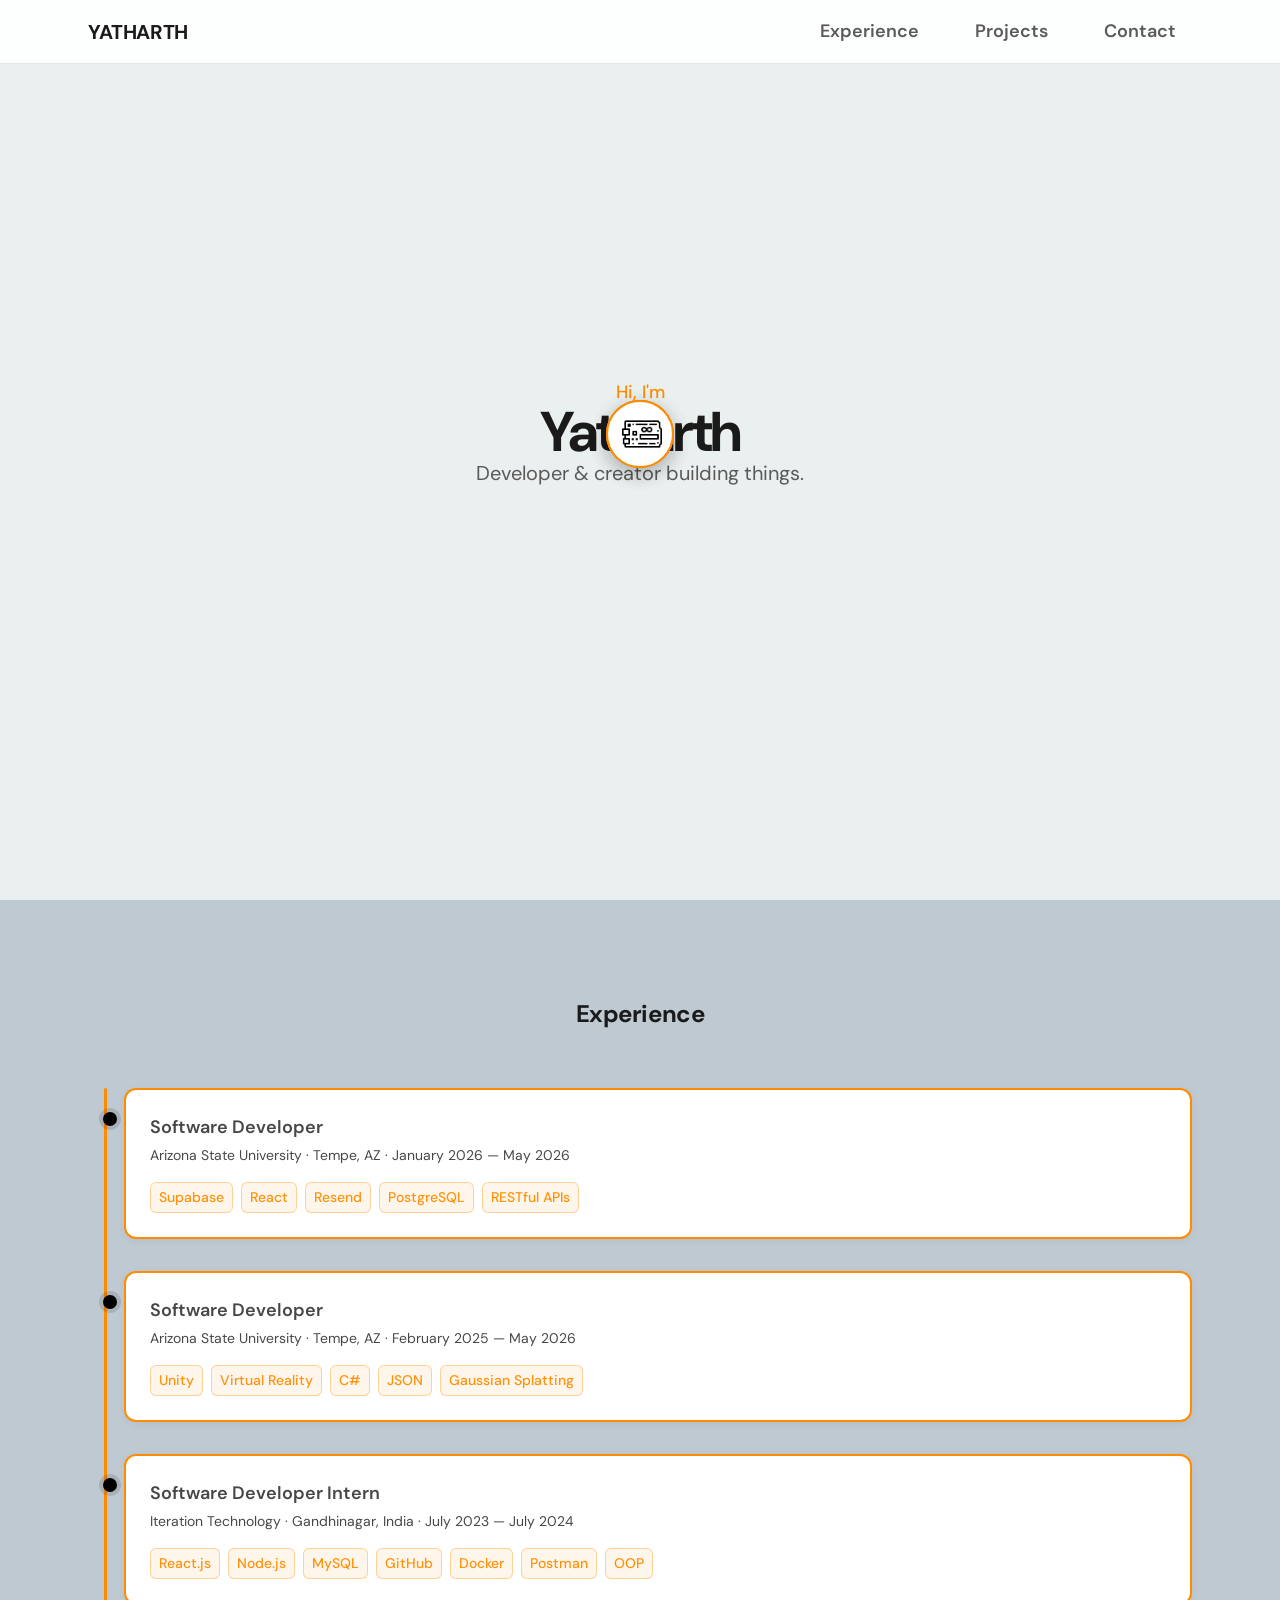
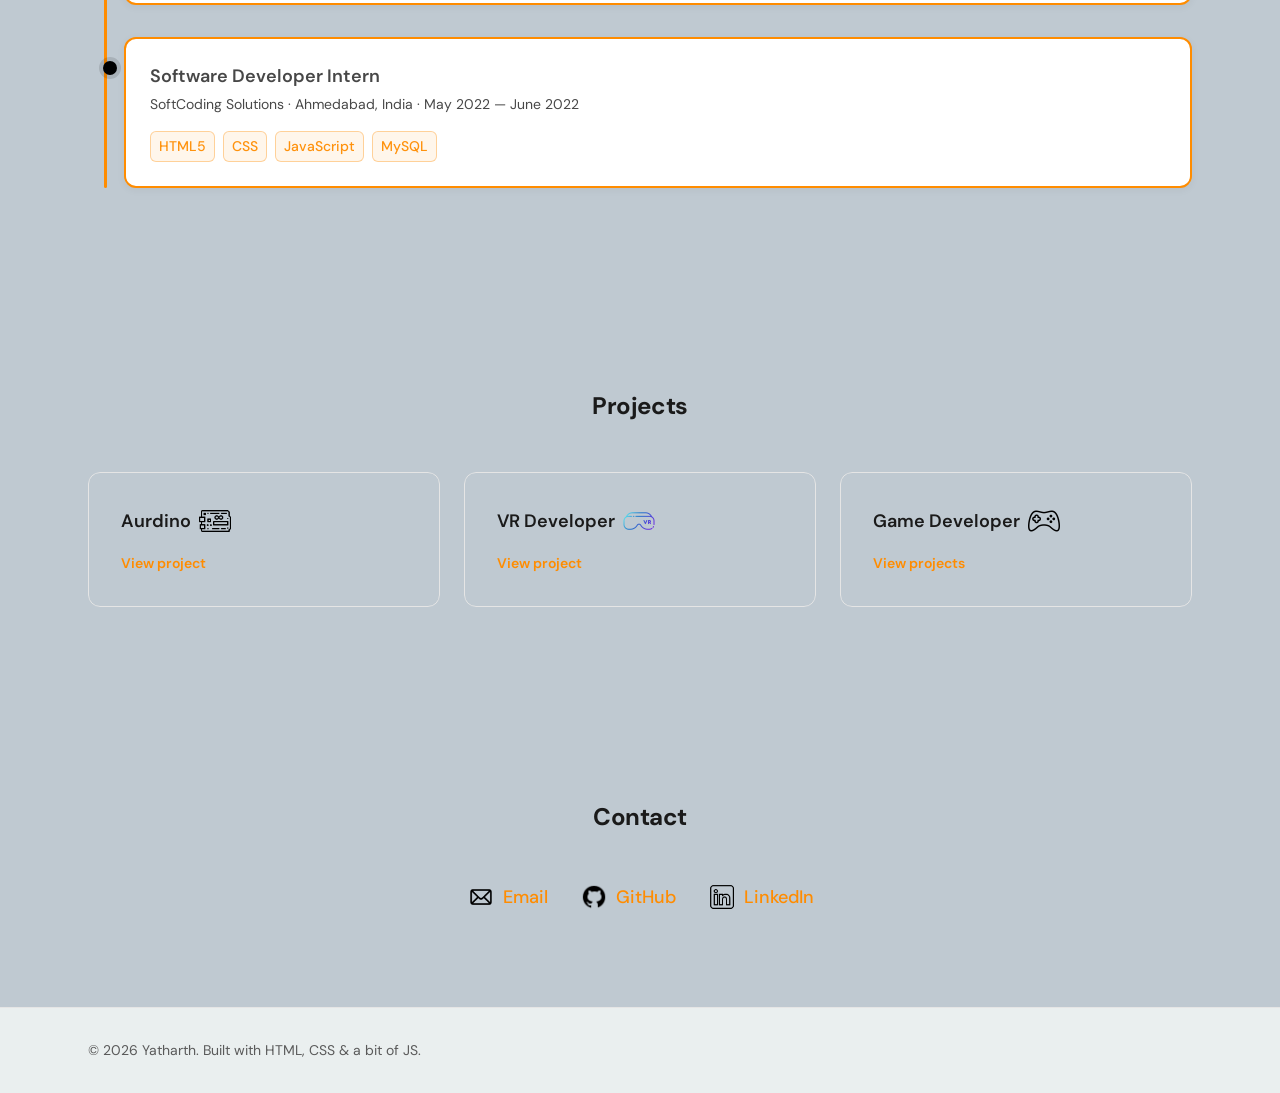
==== index.html @ 207f5c22 "Chnages in file" ====
<!DOCTYPE html>
<html lang="en">
<head>
  <meta charset="UTF-8">
  <meta name="viewport" content="width=device-width, initial-scale=1.0">
  <meta name="description" content="Yatharth's portfolio — developer and creator.">
  <meta name="theme-color" content="#ffffff">
  <title>Yatharth | Portfolio</title>
  <link rel="stylesheet" href="css/styles.css">
  <link rel="stylesheet" href="css/animations.css">
  <link rel="preconnect" href="https://fonts.googleapis.com">
  <link rel="preconnect" href="https://fonts.gstatic.com" crossorigin>
  <link href="https://fonts.googleapis.com/css2?family=DM+Sans:ital,opsz,wght@0,9..40,400;0,9..40,500;0,9..40,600;0,9..40,700;1,9..40,400&family=JetBrains+Mono:wght@400;500&display=swap" rel="stylesheet">
</head>
<body>
  <a href="#hero" class="skip-link">Skip to main content</a>
  <header class="header">
    <nav class="nav container" aria-label="Main navigation">
      <a href="#" class="nav__logo">YATHARTH</a>
      <button type="button" class="nav__toggle" aria-label="Toggle menu" aria-expanded="false">
        <span class="nav__toggle-bar"></span>
        <span class="nav__toggle-bar"></span>
        <span class="nav__toggle-bar"></span>
      </button>
      <ul class="nav__menu">
        <li><a href="#experience" class="nav__link">Experience</a></li>
        <li><a href="#projects" class="nav__link">Projects</a></li>
        <li><a href="#contact" class="nav__link">Contact</a></li>
      </ul>
    </nav>
  </header>

  <main>
    <section id="hero" class="hero">
      <div class="hero__content container">
        <div class="hero__name-orbit">
          <div class="hero__float-orbit hero__float-orbit--vr">
            <a href="#project-vr-developer" class="hero__float-btn" aria-label="Go to VR Developer project">
              <span class="hero__float-btn__icon">
                <img src="images/icons/vr.png" alt="" width="40" height="40" aria-hidden="true">
              </span>
              <span class="hero__float-btn__label">VR Developer</span>
            </a>
          </div>
          <div class="hero__float-orbit hero__float-orbit--game">
            <a href="#project-game-developer" class="hero__float-btn" aria-label="Go to Game Developer project">
              <span class="hero__float-btn__icon">
                <img src="images/icons/console.png" alt="" width="40" height="40" aria-hidden="true">
              </span>
              <span class="hero__float-btn__label">Game Developer</span>
            </a>
          </div>
          <div class="hero__float-orbit hero__float-orbit--arduino">
            <a href="#project-arduino" class="hero__float-btn" aria-label="Go to Aurdino project">
              <span class="hero__float-btn__icon">
                <img src="images/icons/arduino.png" alt="" width="40" height="40" aria-hidden="true">
              </span>
              <span class="hero__float-btn__label">Aurdino</span>
            </a>
          </div>
          <div class="hero__name-block">
            <p class="hero__greeting animate-on-load">Hi, I'm</p>
            <h1 class="hero__name animate-on-load animate-on-load--delay-1">Yatharth</h1>
            <p class="hero__tagline animate-on-load animate-on-load--delay-2">Developer &amp; creator building things.</p>
          </div>
        </div>
      </div>
    </section>

    <section id="experience" class="section section--experience">
      <div class="container">
        <h2 class="section__title reveal">Experience</h2>
        <div class="experience__list">
          <article class="experience-item experience-item--black reveal">
            <h3 class="experience-item__role">Software Developer</h3>
            <p class="experience-item__meta">Arizona State University · Tempe, AZ · January 2026 — May 2026</p>
            <ul class="experience-item__skills" aria-label="Skills used">
              <li><span class="experience-item__skill">Supabase</span></li>
              <li><span class="experience-item__skill">React</span></li>
              <li><span class="experience-item__skill">Resend</span></li>
              <li><span class="experience-item__skill">PostgreSQL</span></li>
              <li><span class="experience-item__skill">RESTful APIs</span></li>
            </ul>
          </article>
          <article class="experience-item experience-item--black reveal">
            <h3 class="experience-item__role">Software Developer</h3>
            <p class="experience-item__meta">Arizona State University · Tempe, AZ · February 2025 — May 2026</p>
            <ul class="experience-item__skills" aria-label="Skills used">
              <li><span class="experience-item__skill">Unity</span></li>
              <li><span class="experience-item__skill">Virtual Reality</span></li>
              <li><span class="experience-item__skill">C#</span></li>
              <li><span class="experience-item__skill">JSON</span></li>
              <li><span class="experience-item__skill">Gaussian Splatting</span></li>
            </ul>
          </article>
          <article class="experience-item experience-item--black reveal">
            <h3 class="experience-item__role">Software Developer Intern</h3>
            <p class="experience-item__meta">Iteration Technology · Gandhinagar, India · July 2023 — July 2024</p>
            <ul class="experience-item__skills" aria-label="Skills used">
              <li><span class="experience-item__skill">React.js</span></li>
              <li><span class="experience-item__skill">Node.js</span></li>
              <li><span class="experience-item__skill">MySQL</span></li>
              <li><span class="experience-item__skill">GitHub</span></li>
              <li><span class="experience-item__skill">Docker</span></li>
              <li><span class="experience-item__skill">Postman</span></li>
              <li><span class="experience-item__skill">OOP</span></li>
            </ul>
          </article>
          <article class="experience-item experience-item--black reveal">
            <h3 class="experience-item__role">Software Developer Intern</h3>
            <p class="experience-item__meta">SoftCoding Solutions · Ahmedabad, India · May 2022 — June 2022</p>
            <ul class="experience-item__skills" aria-label="Skills used">
              <li><span class="experience-item__skill">HTML5</span></li>
              <li><span class="experience-item__skill">CSS</span></li>
              <li><span class="experience-item__skill">JavaScript</span></li>
              <li><span class="experience-item__skill">MySQL</span></li>
            </ul>
          </article>
        </div>
      </div>
    </section>

    <section id="projects" class="section section--projects">
      <div class="container">
        <h2 class="section__title reveal">Projects</h2>
        <div class="projects__grid">
          <a href="projects/project-one.html" id="project-arduino" class="project-card reveal">
            <div class="project-card__inner">
              <h3 class="project-card__title">
                Aurdino
                <img src="images/icons/arduino.png" alt="" class="project-card__icon" width="32" height="32" aria-hidden="true">
              </h3>
              <span class="project-card__cta">View project</span>
            </div>
          </a>
          <a href="projects/project-two.html" id="project-vr-developer" class="project-card reveal">
            <div class="project-card__inner">
              <h3 class="project-card__title">
                VR Developer
                <img src="images/icons/vr.png" alt="" class="project-card__icon" width="32" height="32" aria-hidden="true">
              </h3>
              <span class="project-card__cta">View project</span>
            </div>
          </a>
          <a href="projects/project-three.html" id="project-game-developer" class="project-card reveal">
            <div class="project-card__inner">
              <h3 class="project-card__title">
                Game Developer
                <img src="images/icons/console.png" alt="" class="project-card__icon" width="32" height="32" aria-hidden="true">
              </h3>
              <span class="project-card__cta">View projects</span>
            </div>
          </a>
        </div>
      </div>
    </section>

    <section id="contact" class="section section--contact">
      <div class="container">
        <h2 class="section__title reveal">Contact</h2>
        <div class="contact__links reveal">
          <a href="mailto:hello@example.com" class="contact__link">
            <img src="images/icons/email.png" alt="" class="contact__icon" width="28" height="28" aria-hidden="true">
            Email
          </a>
          <a href="https://github.com" target="_blank" rel="noopener noreferrer" class="contact__link">
            <img src="images/icons/github.png" alt="" class="contact__icon" width="28" height="28" aria-hidden="true">
            GitHub
          </a>
          <a href="https://linkedin.com" target="_blank" rel="noopener noreferrer" class="contact__link">
            <img src="images/icons/linkedin.png" alt="" class="contact__icon" width="28" height="28" aria-hidden="true">
            LinkedIn
          </a>
        </div>
      </div>
    </section>
  </main>

  <footer class="footer">
    <div class="container">
      <p class="footer__text">&copy; <span id="year"></span> Yatharth. Built with HTML, CSS &amp; a bit of JS.</p>
    </div>
  </footer>

  <script src="js/script.js"></script>
</body>
</html>
---- css/styles.css ----
/* ============================================
   Design system & base
   ============================================ */
:root {
  /* Colors */
  --color-bg: #EAEFEF;
  --color-bg-elevated: #BFC9D1;
  --color-surface: #BFC9D1;
  --color-text: #1a1a1a;
  --color-text-muted: #5a5a5a;
  --color-accent: #FF8C00;
  --color-accent-hover: #5478FF;
  --color-border: #e5e5e5;

  /* Typography */
  --font-sans: "DM Sans", system-ui, sans-serif;
  --font-mono: "JetBrains Mono", monospace;
  --text-base: 1rem;
  --text-sm: 0.875rem;
  --text-lg: 1.125rem;
  --text-xl: 1.25rem;
  --text-2xl: 1.5rem;
  --text-3xl: 2rem;
  --text-4xl: 2.5rem;
  --text-5xl: 3.5rem;
  --line-tight: 1.25;
  --line-normal: 1.5;
  --line-relaxed: 1.65;

  /* Spacing */
  --space-xs: 0.25rem;
  --space-sm: 0.5rem;
  --space-md: 1rem;
  --space-lg: 1.5rem;
  --space-xl: 2rem;
  --space-2xl: 3rem;
  --space-3xl: 4rem;
  --space-4xl: 6rem;

  /* Layout */
  --container-max: 72rem;
  --container-padding: var(--space-lg);
  --header-height: 4rem;

  /* Transitions & animation */
  --ease-out: cubic-bezier(0.22, 1, 0.36, 1);
  --ease-in-out: cubic-bezier(0.65, 0, 0.35, 1);
  --duration-fast: 0.2s;
  --duration-normal: 0.35s;
  --duration-slow: 0.5s;
}

@media (prefers-reduced-motion: reduce) {
  :root {
    --duration-fast: 0.01ms;
    --duration-normal: 0.01ms;
    --duration-slow: 0.01ms;
  }
}

*,
*::before,
*::after {
  box-sizing: border-box;
}

html {
  scroll-behavior: smooth;
}

@media (prefers-reduced-motion: reduce) {
  html {
    scroll-behavior: auto;
  }
}

body {
  margin: 0;
  font-family: var(--font-sans);
  font-size: var(--text-base);
  line-height: var(--line-normal);
  color: var(--color-text);
  background-color: var(--color-bg);
  -webkit-font-smoothing: antialiased;
}

img {
  max-width: 100%;
  height: auto;
  display: block;
}

a {
  color: var(--color-accent);
  text-decoration: none;
  transition: color var(--duration-fast) var(--ease-out);
}

a:hover {
  color: var(--color-accent-hover);
}

a:focus-visible {
  outline: 2px solid var(--color-accent);
  outline-offset: 2px;
}

/* Skip link (accessibility) */
.skip-link {
  position: absolute;
  top: -100%;
  left: var(--space-md);
  z-index: 200;
  padding: var(--space-md) var(--space-lg);
  background: var(--color-accent);
  color: #fff;
  font-weight: 600;
  border-radius: 8px;
  transition: top var(--duration-fast);
}

.skip-link:focus {
  top: var(--space-md);
}

/* Container */
.container {
  width: 100%;
  max-width: var(--container-max);
  margin-inline: auto;
  padding-inline: var(--container-padding);
}

/* ============================================
   Header & navigation
   ============================================ */
.header {
  position: fixed;
  top: 0;
  left: 0;
  right: 0;
  z-index: 100;
  height: var(--header-height);
  background: rgba(255, 255, 255, 0.9);
  backdrop-filter: blur(12px);
  border-bottom: 1px solid var(--color-border);
  transition: background var(--duration-normal) var(--ease-out),
              border-color var(--duration-normal) var(--ease-out);
}

.nav {
  display: flex;
  align-items: center;
  justify-content: space-between;
  height: 100%;
}

.nav__logo {
  font-weight: 700;
  font-size: var(--text-xl);
  color: var(--color-text);
  letter-spacing: -0.02em;
}

.nav__logo:hover {
  color: var(--color-accent);
}

.nav__menu {
  display: none;
  list-style: none;
  margin: 0;
  padding: 0;
  gap: var(--space-lg);
}

@media (min-width: 768px) {
  .nav__menu {
    display: flex;
  }
}

.nav__link {
  display: inline-flex;
  align-items: center;
  justify-content: center;
  color: var(--color-text-muted);
  font-size: var(--text-lg);
  font-weight: 600;
  padding: 0.4rem 1rem;
  border-radius: 999px;
  background: transparent;
  transition: background-color var(--duration-normal) var(--ease-out),
              color var(--duration-normal) var(--ease-out),
              transform var(--duration-normal) var(--ease-out);
}

.nav__link:hover {
  background-color: var(--color-accent-hover);
  color: #ffffff;
  transform: translateY(-1px);
}

.nav__link:focus-visible {
  outline: 2px solid var(--color-accent-hover);
  outline-offset: 2px;
}

/* Mobile menu toggle */
.nav__toggle {
  display: flex;
  flex-direction: column;
  justify-content: center;
  gap: 5px;
  width: 2rem;
  height: 2rem;
  padding: 0;
  background: none;
  border: none;
  cursor: pointer;
  color: var(--color-text);
  transition: color var(--duration-fast);
}

.nav__toggle:hover {
  color: var(--color-accent);
}

.nav__toggle:focus-visible {
  outline: 2px solid var(--color-accent);
  outline-offset: 2px;
}

@media (min-width: 768px) {
  .nav__toggle {
    display: none;
  }
}

.nav__toggle-bar {
  display: block;
  width: 100%;
  height: 2px;
  background: currentColor;
  border-radius: 1px;
  transition: transform var(--duration-normal) var(--ease-out),
              opacity var(--duration-normal) var(--ease-out);
}

.header.is-menu-open .nav__toggle-bar:nth-child(1) {
  transform: translateY(7px) rotate(45deg);
}

.header.is-menu-open .nav__toggle-bar:nth-child(2) {
  opacity: 0;
}

.header.is-menu-open .nav__toggle-bar:nth-child(3) {
  transform: translateY(-7px) rotate(-45deg);
}

/* Mobile menu open state */
@media (max-width: 767px) {
  .header.is-menu-open .nav__menu {
    display: flex;
    position: fixed;
    top: var(--header-height);
    left: 0;
    right: 0;
    bottom: 0;
    flex-direction: column;
    align-items: center;
    justify-content: center;
    gap: var(--space-xl);
    background: var(--color-bg);
    padding: var(--space-2xl);
  }

  .nav__menu {
    opacity: 0;
    pointer-events: none;
    transition: opacity var(--duration-normal) var(--ease-out);
  }

  .header.is-menu-open .nav__menu {
    opacity: 1;
    pointer-events: auto;
  }

  .nav__link {
    font-size: var(--text-lg);
  }
}

/* ============================================
   Hero
   ============================================ */
.hero {
  min-height: 100vh;
  display: flex;
  align-items: center;
  justify-content: center;
  padding-top: var(--header-height);
  padding-bottom: var(--space-4xl);
  overflow: visible;
}

.hero__content {
  max-width: 42rem;
  text-align: center;
  display: flex;
  flex-direction: column;
  align-items: center;
  gap: 0;
  overflow: visible;
}

.hero__name-orbit {
  position: relative;
  display: inline-flex;
  align-items: center;
  justify-content: center;
  min-width: min(100%, 34rem);
  margin: 0;
  padding: 2.75rem 5.5rem;
  overflow: visible;
}

.hero__name-block {
  position: relative;
  z-index: 1;
  display: flex;
  flex-direction: column;
  align-items: center;
  gap: 0;
  line-height: 1;
}

.hero__greeting {
  margin: 0;
  font-size: var(--text-lg);
  color: var(--color-accent);
  font-weight: 500;
  line-height: 1.2;
}

@keyframes heroFloatVR {
  0%, 100% { transform: translate(-175px, -60px); }
  25% { transform: translate(165px, -85px); }
  50% { transform: translate(145px, 80px); }
  75% { transform: translate(-135px, 95px); }
}

@keyframes heroFloatGame {
  0%, 100% { transform: translate(170px, 75px); }
  25% { transform: translate(-160px, 90px); }
  50% { transform: translate(-140px, -80px); }
  75% { transform: translate(155px, -75px); }
}

@keyframes heroFloatArduino {
  0%, 100% { transform: translate(0, -115px); }
  25% { transform: translate(-175px, 30px); }
  50% { transform: translate(175px, 30px); }
  75% { transform: translate(0, 105px); }
}

.hero__float-orbit {
  position: absolute;
  top: 50%;
  left: 50%;
  z-index: 2;
  will-change: transform;
}

.hero__float-orbit--vr {
  animation: heroFloatVR 14s ease-in-out infinite;
}

.hero__float-orbit--game {
  animation: heroFloatGame 16s ease-in-out infinite;
}

.hero__float-orbit--arduino {
  animation: heroFloatArduino 18s ease-in-out infinite;
}

.hero__float-orbit:has(.hero__float-btn:hover),
.hero__float-orbit:has(.hero__float-btn:focus-visible) {
  animation-play-state: paused;
  z-index: 10;
  overflow: visible;
}

.hero__float-btn {
  position: relative;
  display: inline-flex;
  align-items: center;
  justify-content: flex-start;
  flex-shrink: 0;
  width: 4.25rem;
  height: 4.25rem;
  margin: -2.125rem 0 0 -2.125rem;
  padding: 0;
  border: 2px solid var(--color-accent);
  border-radius: 999px;
  background: #ffffff;
  box-shadow: 0 6px 20px rgba(0, 0, 0, 0.1);
  cursor: pointer;
  overflow: hidden;
  white-space: nowrap;
  text-decoration: none;
  color: var(--color-accent);
  transition: width var(--duration-normal) var(--ease-out),
              background-color var(--duration-normal) var(--ease-out),
              border-color var(--duration-normal) var(--ease-out),
              box-shadow var(--duration-fast) var(--ease-out);
}

.hero__float-btn img {
  width: 2.5rem;
  height: 2.5rem;
  object-fit: contain;
  pointer-events: none;
}

.hero__float-btn__icon {
  display: flex;
  align-items: center;
  justify-content: center;
  flex-shrink: 0;
  width: 4.25rem;
  height: 4.25rem;
}

.hero__float-btn__label {
  display: block;
  flex-shrink: 0;
  overflow: hidden;
  max-width: 0;
  opacity: 0;
  font-size: var(--text-sm);
  font-weight: 600;
  color: #ffffff;
  padding: 0;
  transition: max-width var(--duration-normal) var(--ease-out),
              opacity var(--duration-fast) var(--ease-out) 0.08s,
              padding var(--duration-normal) var(--ease-out);
}

.hero__float-btn:hover,
.hero__float-btn:focus-visible {
  width: 13.5rem;
  background: var(--color-accent-hover);
  border-color: var(--color-accent-hover);
  box-shadow: 0 10px 28px rgba(84, 120, 255, 0.35);
  color: #ffffff;
}

.hero__float-btn:hover .hero__float-btn__label,
.hero__float-btn:focus-visible .hero__float-btn__label {
  max-width: 9rem;
  opacity: 1;
  padding-right: var(--space-md);
  color: #ffffff;
}

.hero__float-btn:focus-visible {
  outline: 2px solid var(--color-accent-hover);
  outline-offset: 3px;
}

.hero__name {
  margin: 0;
  font-size: clamp(2.5rem, 8vw, var(--text-5xl));
  font-weight: 700;
  letter-spacing: -0.03em;
  line-height: 1;
}

.hero__tagline {
  margin: 0;
  font-size: var(--text-xl);
  color: var(--color-text-muted);
  line-height: 1.3;
}

/* ============================================
   Buttons
   ============================================ */
.btn {
  display: inline-flex;
  align-items: center;
  justify-content: center;
  padding: var(--space-md) var(--space-xl);
  font-family: var(--font-sans);
  font-size: var(--text-base);
  font-weight: 600;
  border: none;
  border-radius: 8px;
  cursor: pointer;
  transition: background-color var(--duration-normal) var(--ease-out),
              color var(--duration-normal) var(--ease-out),
              transform var(--duration-normal) var(--ease-out),
              box-shadow var(--duration-normal) var(--ease-out);
}

.btn:focus-visible {
  outline: 2px solid var(--color-accent);
  outline-offset: 2px;
}

.btn--primary {
  background: var(--color-accent);
  color: #fff;
}

.btn--primary:hover {
  background: var(--color-accent-hover);
  transform: translateY(-2px);
  box-shadow: 0 8px 24px rgba(91, 75, 184, 0.35);
}

/* ============================================
   Sections (shared)
   ============================================ */
.section {
  padding: var(--space-4xl) 0;
  background-color: var(--color-surface);
}


.section__title {
  margin: 0 0 var(--space-2xl);
  font-size: var(--text-2xl);
  font-weight: 700;
  letter-spacing: -0.02em;
  text-align: center;
}

/* About */
.about__content {
  max-width: 36rem;
}

.about__text {
  margin: 0;
  font-size: var(--text-lg);
  color: var(--color-text-muted);
  line-height: var(--line-relaxed);
}

/* ============================================
   Projects grid
   ============================================ */
.projects__grid {
  display: grid;
  gap: var(--space-lg);
  grid-template-columns: 1fr;
}

@media (min-width: 640px) {
  .projects__grid {
    grid-template-columns: repeat(2, 1fr);
  }
}

@media (min-width: 960px) {
  .projects__grid {
    grid-template-columns: repeat(3, 1fr);
  }
}

.project-card {
  display: block;
  border-radius: 12px;
  overflow: hidden;
  color: inherit;
  text-decoration: none;
  cursor: pointer;
  scroll-margin-top: calc(var(--header-height) + var(--space-lg));
}

.project-card.is-highlighted .project-card__inner {
  border-color: var(--color-accent);
  box-shadow: 0 0 0 3px rgba(255, 140, 0, 0.35), 0 12px 40px rgba(0, 0, 0, 0.2);
  transform: scale(1.02);
}

.project-card:hover {
  color: inherit;
}

.project-card__inner {
  padding: var(--space-xl);
  background: var(--color-surface);
  border: 1px solid var(--color-border);
  border-radius: 12px;
  height: 100%;
  display: flex;
  flex-direction: column;
  transition: transform var(--duration-normal) var(--ease-out),
              border-color var(--duration-normal) var(--ease-out),
              box-shadow var(--duration-normal) var(--ease-out);
}

.project-card:hover .project-card__inner {
  transform: translateY(-4px);
  border-color: var(--color-accent);
  box-shadow: 0 12px 40px rgba(0, 0, 0, 0.3);
}

.project-card__title {
  display: flex;
  align-items: center;
  gap: var(--space-sm);
  margin: 0;
  font-size: var(--text-lg);
  font-weight: 600;
  flex-grow: 1;
}

.project-card__icon {
  width: 2rem;
  height: 2rem;
  object-fit: contain;
  flex-shrink: 0;
}

.project-card__desc {
  margin: 0 0 var(--space-md);
  font-size: var(--text-sm);
  color: var(--color-text-muted);
  line-height: var(--line-relaxed);
  flex-grow: 1;
}

.project-card__cta {
  margin-top: var(--space-md);
  font-size: var(--text-sm);
  font-weight: 600;
  color: var(--color-accent);
}

.project-card:hover .project-card__cta {
  color: var(--color-accent);
  text-decoration: underline;
}

/* ============================================
   Project detail pages
   ============================================ */
.project-detail {
  padding: calc(var(--header-height) + var(--space-3xl)) 0 var(--space-4xl);
}

.project-detail__back {
  display: inline-block;
  margin-bottom: var(--space-xl);
  font-size: var(--text-sm);
  font-weight: 500;
}

.project-detail__title {
  display: flex;
  align-items: center;
  flex-wrap: wrap;
  gap: var(--space-md);
  margin: 0 0 var(--space-md);
  font-size: var(--text-4xl);
  line-height: var(--line-tight);
}

.project-detail__icon {
  width: 2.5rem;
  height: 2.5rem;
  object-fit: contain;
  flex-shrink: 0;
}

.project-detail__lead {
  margin: 0 0 var(--space-2xl);
  font-size: var(--text-lg);
  color: var(--color-text-muted);
  line-height: var(--line-relaxed);
  max-width: 40rem;
}

.project-detail__block {
  margin-bottom: var(--space-2xl);
  padding: var(--space-xl);
  background: var(--color-surface);
  border: 1px solid var(--color-border);
  border-radius: 12px;
}

.project-detail__heading {
  margin: 0 0 var(--space-md);
  font-size: var(--text-xl);
  color: var(--color-accent);
}

.project-detail__text {
  margin: 0;
  line-height: var(--line-relaxed);
  color: var(--color-text-muted);
}

.project-detail__tags {
  display: flex;
  flex-wrap: wrap;
  gap: var(--space-sm);
  margin: 0;
  padding: 0;
  list-style: none;
}

.project-detail__links {
  display: flex;
  flex-wrap: wrap;
  gap: var(--space-md);
}

.project-detail__tags--page {
  margin-bottom: var(--space-2xl);
}

.project-detail__sub-title {
  margin: 0 0 var(--space-xs);
  font-size: var(--text-2xl);
  line-height: var(--line-tight);
}

.project-detail__sub-title--page {
  margin: 0 0 var(--space-md);
  font-weight: 500;
  color: var(--color-text-muted);
}

.project-detail__text + .project-detail__text {
  margin-top: var(--space-md);
}

.project-detail__meta {
  margin: 0 0 var(--space-md);
  font-size: var(--text-sm);
  font-weight: 500;
  color: var(--color-text-muted);
}

.project-detail__list {
  margin: 0 0 var(--space-lg);
  padding-left: 1.25rem;
  line-height: var(--line-relaxed);
  color: var(--color-text-muted);
}

.project-detail__list li + li {
  margin-top: var(--space-sm);
}

.project-detail__sub + .project-detail__sub {
  margin-top: var(--space-lg);
}

/* ============================================
   Experience
   ============================================ */
.experience__list {
  position: relative;
  display: flex;
  flex-direction: column;
  gap: var(--space-xl);
  padding: var(--space-sm) 0 var(--space-sm) 2.25rem;
}

.experience__list::before {
  content: "";
  position: absolute;
  top: 0.5rem;
  bottom: 0.5rem;
  left: 1rem;
  width: 3px;
  background: var(--color-accent);
  border-radius: 999px;
}

.experience-item {
  position: relative;
  padding: var(--space-lg);
  border-radius: 12px;
  background: #ffffff;
  border: 2px solid var(--color-accent);
  transform-origin: center left;
  box-shadow: 0 2px 8px rgba(0, 0, 0, 0.05);
  outline: none;
}

/* Subtle grow on hover — colors stay the same (no blue) */
.experience-item.reveal.is-visible {
  transition: opacity var(--duration-slow) var(--ease-out),
              transform var(--duration-fast) var(--ease-out),
              box-shadow var(--duration-fast) var(--ease-out);
}

.experience-item.reveal.is-visible:hover,
.experience-item.reveal.is-visible:focus-visible {
  transform: translateY(0) scale(1.02);
  background: #ffffff;
  border-color: var(--color-accent);
  box-shadow: 0 8px 20px rgba(0, 0, 0, 0.08);
  z-index: 1;
}

.experience-item:focus-visible {
  outline: 2px solid var(--color-accent);
  outline-offset: 4px;
}

.experience-item::before {
  content: "";
  position: absolute;
  left: -1.42rem;
  top: 1.35rem;
  width: 14px;
  height: 14px;
  border-radius: 999px;
  background: var(--color-accent);
  box-shadow: 0 0 0 4px rgba(255, 140, 0, 0.18);
}

.experience-item.reveal {
  transition-delay: 0s;
}

.experience-item.reveal.is-visible:nth-child(2) { transition-delay: 0.08s; }
.experience-item.reveal.is-visible:nth-child(3) { transition-delay: 0.16s; }
.experience-item.reveal.is-visible:nth-child(4) { transition-delay: 0.24s; }

.experience-item__role {
  margin: 0 0 var(--space-xs);
  font-size: var(--text-lg);
  font-weight: 600;
  color: var(--color-accent);
}

.experience-item__meta {
  margin: 0 0 var(--space-md);
  font-size: var(--text-sm);
  color: rgba(255, 140, 0, 0.85);
}

.experience-item__skills {
  display: flex;
  flex-wrap: wrap;
  gap: var(--space-sm);
  margin: 0;
  padding: 0;
  list-style: none;
}

.experience-item__skill {
  display: inline-block;
  padding: var(--space-xs) var(--space-sm);
  font-size: var(--text-sm);
  font-weight: 500;
  color: rgba(255, 140, 0, 0.95);
  background: rgba(255, 140, 0, 0.08);
  border: 1px solid rgba(255, 140, 0, 0.35);
  border-radius: 6px;
}

.experience-item--black {
  border-color: var(--color-accent);
}

.experience-item--black.reveal.is-visible:hover,
.experience-item--black.reveal.is-visible:focus-visible {
  border-color: var(--color-accent);
}

.experience-item--black:focus-visible {
  outline-color: #000000;
}

.experience-item--black::before {
  background: #000000;
  box-shadow: 0 0 0 4px rgba(0, 0, 0, 0.12);
}

.experience-item--black .experience-item__role,
.experience-item--black .experience-item__meta {
  color: rgba(0, 0, 0, 0.72);
}

.experience-item--black .experience-item__skill {
  color: rgba(255, 140, 0, 0.95);
  background: rgba(255, 140, 0, 0.08);
  border-color: rgba(255, 140, 0, 0.35);
}

@media (prefers-reduced-motion: reduce) {
  .experience-item.reveal.is-visible:hover,
  .experience-item.reveal.is-visible:focus-visible {
    transform: translateY(0);
  }
}

/* ============================================
   Skills
   ============================================ */
.skills__list {
  display: flex;
  flex-wrap: wrap;
  gap: var(--space-md);
}

.skill-tag {
  display: inline-block;
  padding: var(--space-sm) var(--space-md);
  font-size: var(--text-sm);
  font-weight: 500;
  background: var(--color-surface);
  border: 1px solid var(--color-border);
  border-radius: 8px;
  color: var(--color-text-muted);
  transition: border-color var(--duration-normal) var(--ease-out),
              color var(--duration-normal) var(--ease-out),
              transform var(--duration-normal) var(--ease-out);
}

.skill-tag:hover {
  border-color: var(--color-accent);
  color: var(--color-text);
  transform: scale(1.05);
}

/* ============================================
   Contact
   ============================================ */
.contact__text {
  margin: 0 0 var(--space-xl);
  font-size: var(--text-lg);
  color: var(--color-text-muted);
  max-width: 32rem;
}

.contact__links {
  display: flex;
  flex-wrap: wrap;
  justify-content: center;
  align-items: center;
  gap: var(--space-xl);
}

.contact__link {
  display: inline-flex;
  align-items: center;
  gap: var(--space-sm);
  font-size: var(--text-lg);
  font-weight: 500;
  position: relative;
}

.contact__icon {
  width: 1.75rem;
  height: 1.75rem;
  object-fit: contain;
  flex-shrink: 0;
}

.contact__link::after {
  content: "";
  position: absolute;
  left: 0;
  bottom: -2px;
  width: 100%;
  height: 2px;
  background: var(--color-accent);
  transform: scaleX(0);
  transform-origin: right;
  transition: transform var(--duration-normal) var(--ease-out);
}

.contact__link:hover::after {
  transform: scaleX(1);
  transform-origin: left;
}

/* ============================================
   Footer
   ============================================ */
.footer {
  padding: var(--space-xl) 0;
  border-top: 1px solid var(--color-border);
}

.footer__text {
  margin: 0;
  font-size: var(--text-sm);
  color: var(--color-text-muted);
}
---- css/animations.css ----
/* ============================================
   Animation keyframes & classes
   ============================================ */

/* Hero entrance (page load) */
@keyframes fadeSlideUp {
  from {
    opacity: 0;
    transform: translateY(24px);
  }
  to {
    opacity: 1;
    transform: translateY(0);
  }
}

.animate-on-load {
  opacity: 0;
  animation: fadeSlideUp var(--duration-slow) var(--ease-out) forwards;
}

.animate-on-load--delay-1 {
  animation-delay: 0.1s;
}

.animate-on-load--delay-2 {
  animation-delay: 0.2s;
}

.animate-on-load--delay-3 {
  animation-delay: 0.35s;
}

/* Scroll reveal (triggered by JS .is-visible) */
.reveal {
  opacity: 0;
  transform: translateY(28px);
  transition: opacity var(--duration-slow) var(--ease-out),
              transform var(--duration-slow) var(--ease-out);
}

.reveal.is-visible {
  opacity: 1;
  transform: translateY(0);
}

/* Stagger children (e.g. project cards) */
.reveal-stagger > * {
  opacity: 0;
  transform: translateY(24px);
  transition: opacity var(--duration-slow) var(--ease-out),
              transform var(--duration-slow) var(--ease-out);
}

.reveal-stagger.is-visible > *:nth-child(1) { transition-delay: 0s; }
.reveal-stagger.is-visible > *:nth-child(2) { transition-delay: 0.08s; }
.reveal-stagger.is-visible > *:nth-child(3) { transition-delay: 0.16s; }
.reveal-stagger.is-visible > *:nth-child(4) { transition-delay: 0.24s; }
.reveal-stagger.is-visible > *:nth-child(5) { transition-delay: 0.32s; }
.reveal-stagger.is-visible > *:nth-child(6) { transition-delay: 0.4s; }

.reveal-stagger.is-visible > * {
  opacity: 1;
  transform: translateY(0);
}

/* Respect reduced motion */
@media (prefers-reduced-motion: reduce) {
  .hero__float-orbit--vr {
    animation-duration: 28s;
  }

  .hero__float-orbit--game {
    animation-duration: 32s;
  }

  .hero__float-orbit--arduino {
    animation-duration: 36s;
  }

  .animate-on-load,
  .reveal,
  .reveal-stagger > * {
    opacity: 1;
    transform: none;
    animation: none;
    transition: none;
  }
}
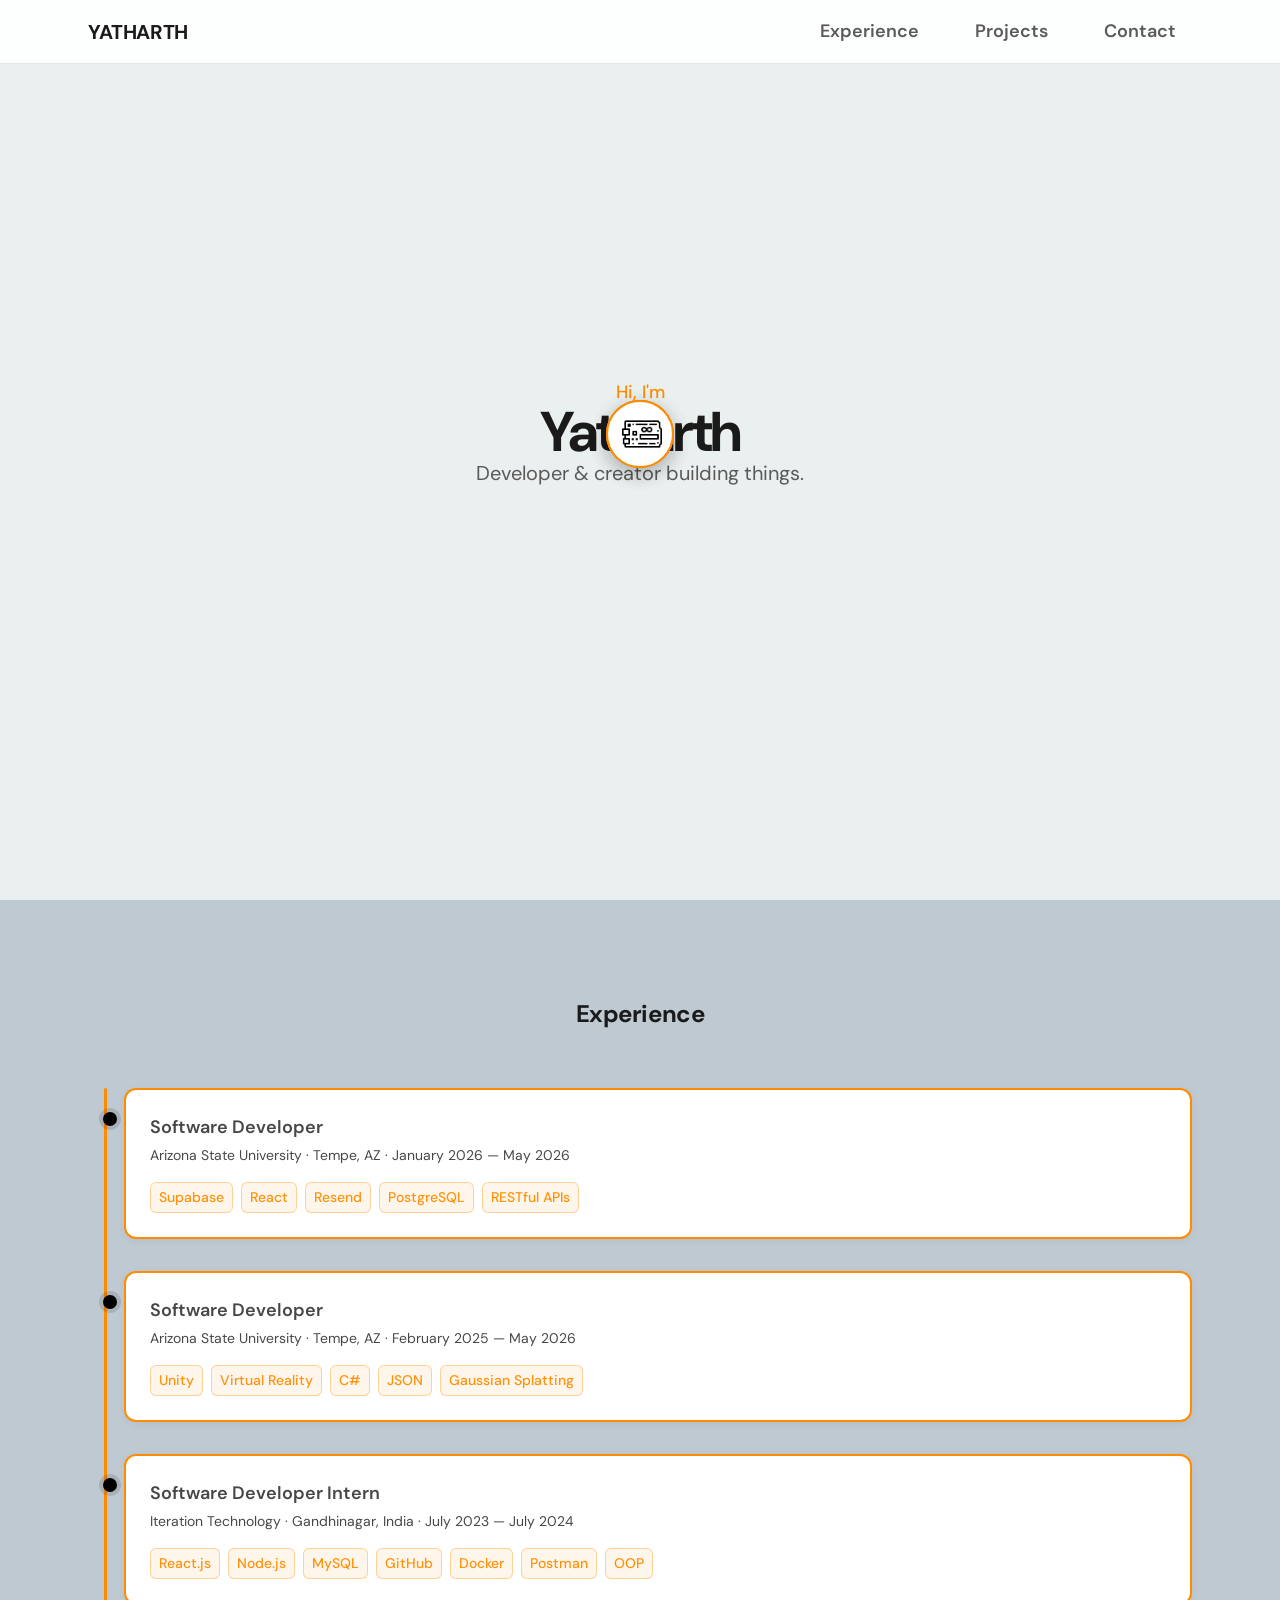
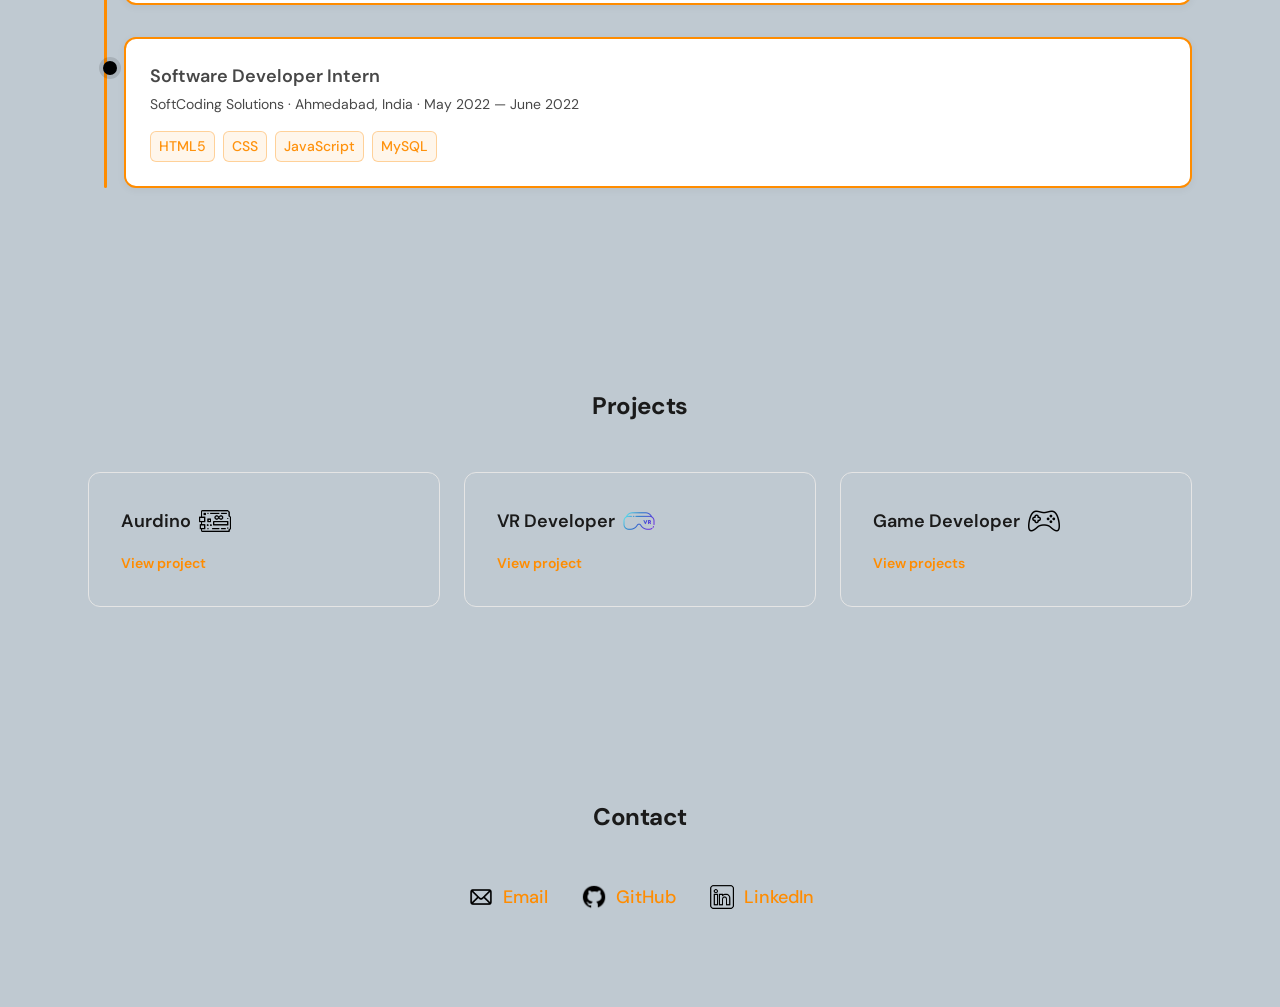
==== commit 8efaa802: "project section changes" ====
--- a/index.html
+++ b/index.html
@@ -159,15 +159,15 @@
       <div class="container">
         <h2 class="section__title reveal">Contact</h2>
         <div class="contact__links reveal">
-          <a href="mailto:hello@example.com" class="contact__link">
+          <a href="mailto:yatharthpatel96@gmail.com" class="contact__link">
             <img src="images/icons/email.png" alt="" class="contact__icon" width="28" height="28" aria-hidden="true">
             Email
           </a>
-          <a href="https://github.com" target="_blank" rel="noopener noreferrer" class="contact__link">
+          <a href="https://github.com/Yatharth1173" target="_blank" rel="noopener noreferrer" class="contact__link">
             <img src="images/icons/github.png" alt="" class="contact__icon" width="28" height="28" aria-hidden="true">
             GitHub
           </a>
-          <a href="https://linkedin.com" target="_blank" rel="noopener noreferrer" class="contact__link">
+          <a href="https://www.linkedin.com/in/yatharth-patel-7a8982214/" target="_blank" rel="noopener noreferrer" class="contact__link">
             <img src="images/icons/linkedin.png" alt="" class="contact__icon" width="28" height="28" aria-hidden="true">
             LinkedIn
           </a>
@@ -176,12 +176,6 @@
     </section>
   </main>
 
-  <footer class="footer">
-    <div class="container">
-      <p class="footer__text">&copy; <span id="year"></span> Yatharth. Built with HTML, CSS &amp; a bit of JS.</p>
-    </div>
-  </footer>
-
   <script src="js/script.js"></script>
 </body>
 </html>
--- a/css/styles.css
+++ b/css/styles.css
@@ -267,7 +267,8 @@
     top: var(--header-height);
     left: 0;
     right: 0;
-    bottom: 0;
+    height: calc(100vh - var(--header-height));
+    z-index: 90;
     flex-direction: column;
     align-items: center;
     justify-content: center;
@@ -574,7 +575,6 @@
 .project-card {
   display: block;
   border-radius: 12px;
-  overflow: hidden;
   color: inherit;
   text-decoration: none;
   cursor: pointer;
